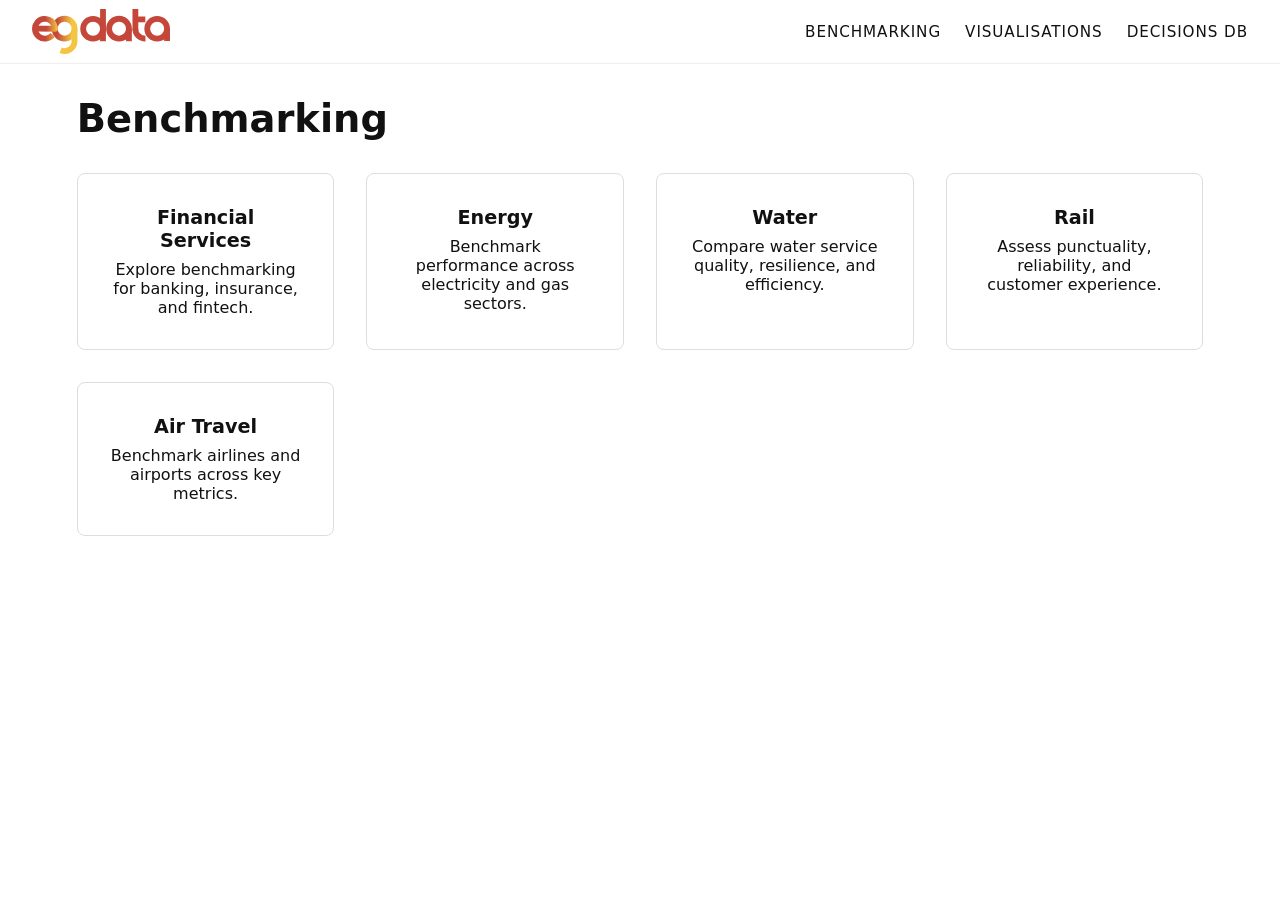
==== benchmarking.html @ b48e198f "initial commit" ====
<!DOCTYPE html>
<html lang="en">
<head>
  <meta charset="UTF-8" />
  <title>egdata – Benchmarking</title>
  <meta name="viewport" content="width=device-width, initial-scale=1" />

  <style>
    * {
      box-sizing: border-box;
      margin: 0;
      padding: 0;
    }

    body {
      font-family: system-ui, -apple-system, BlinkMacSystemFont, "Segoe UI", sans-serif;
      background: #ffffff;
      color: #111111;
    }

    a {
      color: inherit;
      text-decoration: none;
    }

    a:hover {
      text-decoration: underline;
    }

    header {
      position: fixed;
      top: 0;
      left: 0;
      right: 0;
      height: 64px;
      display: flex;
      align-items: center;
      justify-content: space-between;
      padding: 0 32px;
      background: #ffffff;
      z-index: 10;
      border-bottom: 1px solid #eee;
    }

    /* Small static logo */
    .logo img {
      height: 48px;
      width: auto;
    }

    nav {
      display: flex;
      gap: 24px;
      font-size: 0.95rem;
      text-transform: uppercase;
      letter-spacing: 0.06em;
    }

    main {
      padding-top: 96px;
      padding-left: 6vw;
      padding-right: 6vw;
    }

    h1 {
      font-size: 2.4rem;
      margin-bottom: 32px;
    }

    /* Tile grid */
    .tile-grid {
      display: grid;
      grid-template-columns: repeat(auto-fit, minmax(240px, 1fr));
      gap: 32px;
      margin-top: 32px;
    }

    .tile {
      border: 1px solid #ddd;
      border-radius: 8px;
      padding: 32px;
      text-align: center;
      transition: background 0.2s ease, transform 0.2s ease;
      cursor: pointer;
    }

    .tile:hover {
      background: #f7f7f7;
      transform: translateY(-4px);
    }

    .tile-title {
      font-size: 1.2rem;
      font-weight: 600;
      margin-bottom: 8px;
    }

    @media (max-width: 800px) {
      header {
        padding: 0 16px;
      }

      .logo img {
        height: 40px;
      }
    }
  </style>
</head>

<body>

  <header>
    <div class="logo">
  <a href="index.html">
    <img src="egdatared.svg" alt="egdata logo" />
  </a>
</div>

    <nav>
      <a href="benchmarking.html">Benchmarking</a>
      <a href="visualisations.html">Visualisations</a>
      <a href="decisions.html">Decisions db</a>
    </nav>
  </header>

  <main>
    <h1>Benchmarking</h1>

    <div class="tile-grid">

      <a class="tile" href="financial-services.html">
        <div class="tile-title">Financial Services</div>
        <div>Explore benchmarking for banking, insurance, and fintech.</div>
      </a>

      <a class="tile" href="energy.html">
        <div class="tile-title">Energy</div>
        <div>Benchmark performance across electricity and gas sectors.</div>
      </a>

      <a class="tile" href="water.html">
        <div class="tile-title">Water</div>
        <div>Compare water service quality, resilience, and efficiency.</div>
      </a>

      <a class="tile" href="rail.html">
        <div class="tile-title">Rail</div>
        <div>Assess punctuality, reliability, and customer experience.</div>
      </a>

      <a class="tile" href="air-travel.html">
        <div class="tile-title">Air Travel</div>
        <div>Benchmark airlines and airports across key metrics.</div>
      </a>

    </div>
  </main>

</body>
</html>
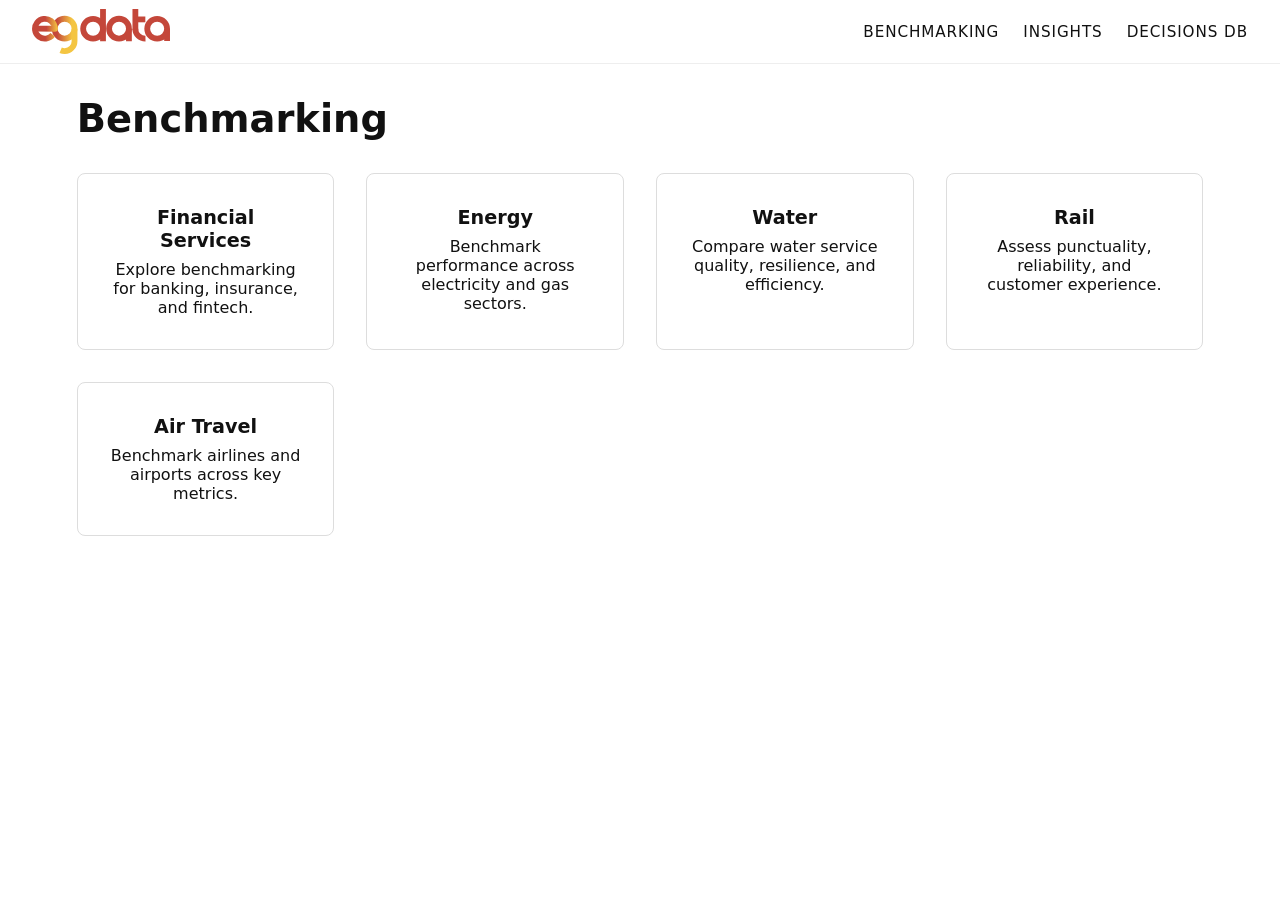
==== commit d3bdb2ad: "update" ====
--- a/benchmarking.html
+++ b/benchmarking.html
@@ -118,7 +118,7 @@
 
     <nav>
       <a href="benchmarking.html">Benchmarking</a>
-      <a href="visualisations.html">Visualisations</a>
+      <a href="insights.html">Insights</a>
       <a href="decisions.html">Decisions db</a>
     </nav>
   </header>
